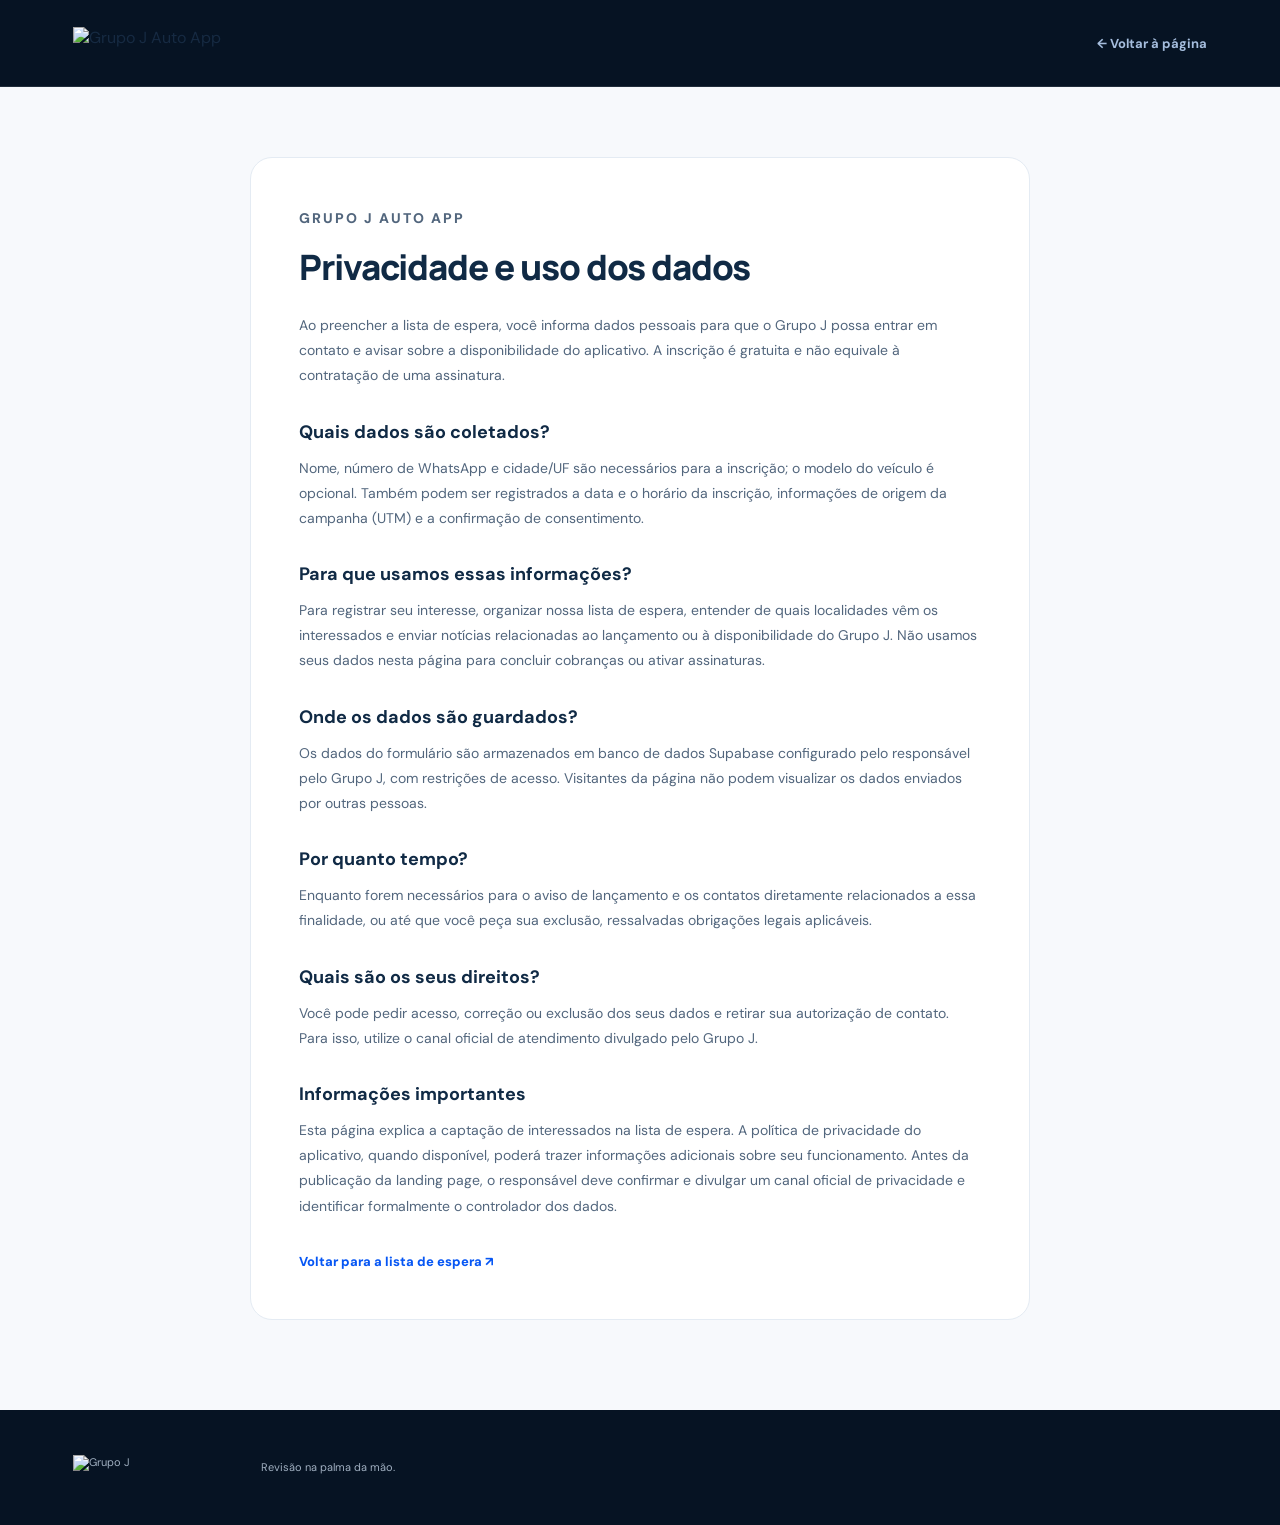
==== privacidade.html @ b2962068 "Add files via upload" ====
<!doctype html>
<html lang="pt-BR">
<head>
<meta charset="UTF-8"/><meta name="viewport" content="width=device-width,initial-scale=1"/>
<meta name="theme-color" content="#061323"/><title>Privacidade — Grupo J Auto App</title>
<link rel="icon" href="assets/favicon.svg" type="image/svg+xml" />
<link href="https://fonts.googleapis.com/css2?family=DM+Sans:wght@400;600;700;800&family=Manrope:wght@700;800&display=swap" rel="stylesheet" />
<link rel="stylesheet" href="styles.css" />
<style>.privacy-body{background:#f7f9fc;min-height:100vh}.privacy-content{max-width:820px;margin:0 auto;padding:70px 20px 90px}.privacy-card{background:#fff;border:1px solid #e4ebf3;border-radius:22px;padding:48px}.privacy-card h1{color:#102a45;font:800 35px/1.25 Manrope,Arial,sans-serif;letter-spacing:-1px;margin:12px 0 23px}.privacy-card h2{font-size:18px;color:#102a45;margin:31px 0 12px}.privacy-card p,.privacy-card li{color:#52667d;line-height:1.8;font-size:14px}.privacy-card ul{padding-left:18px}.privacy-link{display:inline-block;color:#0656f4;font-weight:800;font-size:13px;margin-top:20px}.privacy-back{display:inline-block;color:#a5bddd;font-weight:700;font-size:13px}.privacy-body .site-header .header-inner{justify-content:space-between}@media(max-width:600px){.privacy-content{padding-top:35px}.privacy-card{padding:29px 22px}.privacy-card h1{font-size:28px}}</style>
</head>
<body class="privacy-body">
<header class="site-header"><div class="container header-inner"><a href="index.html" aria-label="Grupo J — voltar"><img width="189" height="32" src="assets/logo-grupo-j-branca.webp" alt="Grupo J Auto App" /></a><a class="privacy-back" href="index.html">← Voltar à página</a></div></header>
<main class="privacy-content"><article class="privacy-card">
<p class="section-kicker">GRUPO J AUTO APP</p><h1>Privacidade e uso dos dados</h1>
<p>Ao preencher a lista de espera, você informa dados pessoais para que o Grupo J possa entrar em contato e avisar sobre a disponibilidade do aplicativo. A inscrição é gratuita e não equivale à contratação de uma assinatura.</p>
<h2>Quais dados são coletados?</h2><p>Nome, número de WhatsApp e cidade/UF são necessários para a inscrição; o modelo do veículo é opcional. Também podem ser registrados a data e o horário da inscrição, informações de origem da campanha (UTM) e a confirmação de consentimento.</p>
<h2>Para que usamos essas informações?</h2><p>Para registrar seu interesse, organizar nossa lista de espera, entender de quais localidades vêm os interessados e enviar notícias relacionadas ao lançamento ou à disponibilidade do Grupo J. Não usamos seus dados nesta página para concluir cobranças ou ativar assinaturas.</p>
<h2>Onde os dados são guardados?</h2><p>Os dados do formulário são armazenados em banco de dados Supabase configurado pelo responsável pelo Grupo J, com restrições de acesso. Visitantes da página não podem visualizar os dados enviados por outras pessoas.</p>
<h2>Por quanto tempo?</h2><p>Enquanto forem necessários para o aviso de lançamento e os contatos diretamente relacionados a essa finalidade, ou até que você peça sua exclusão, ressalvadas obrigações legais aplicáveis.</p>
<h2>Quais são os seus direitos?</h2><p>Você pode pedir acesso, correção ou exclusão dos seus dados e retirar sua autorização de contato. Para isso, utilize o canal oficial de atendimento divulgado pelo Grupo J.</p>
<h2>Informações importantes</h2><p>Esta página explica a captação de interessados na lista de espera. A política de privacidade do aplicativo, quando disponível, poderá trazer informações adicionais sobre seu funcionamento. Antes da publicação da landing page, o responsável deve confirmar e divulgar um canal oficial de privacidade e identificar formalmente o controlador dos dados.</p>
<a class="privacy-link" href="index.html#lista">Voltar para a lista de espera ↗</a>
</article></main>
<footer class="footer"><div class="container footer-inner"><img src="assets/logo-grupo-j-branca.webp" alt="Grupo J" width="150" height="25"/><p>Revisão na palma da mão.</p></div></footer>
</body></html>
---- styles.css ----
:root{--ink:#061323;--navy:#07192c;--navy2:#0b2341;--blue:#0754ff;--blue2:#247aff;--line:#e5ebf2;--surface:#f3f7fb;--text:#162a42;--muted:#64758b;--white:#fff;--radius:20px;font-family:'DM Sans',Arial,sans-serif}
*{box-sizing:border-box}html{scroll-behavior:smooth;scroll-padding-top:96px}body{margin:0;color:var(--text);background:white;-webkit-font-smoothing:antialiased}a{color:inherit;text-decoration:none}button,input{font:inherit}button{cursor:pointer}img{max-width:100%;display:block}svg{width:24px;height:24px}a:focus-visible,button:focus-visible,input:focus-visible,summary:focus-visible{outline:3px solid #6aa5ff;outline-offset:3px}.container{max-width:1190px;margin:auto;padding-inline:28px}.skip-link{position:absolute;left:-999px;top:8px;background:white;color:black;z-index:100;padding:10px}.skip-link:focus{left:8px}.site-header{position:relative;z-index:5;background:#061323;border-bottom:1px solid rgba(255,255,255,.11)}.header-inner{height:86px;display:flex;align-items:center;justify-content:space-between;gap:28px}.brand img{width:205px;height:auto}.desktop-nav{display:flex;gap:34px;color:#cad4e2;font-size:13px;font-weight:700}.desktop-nav a:hover{color:white}.header-cta{background:#fff;color:#102239;border-radius:12px;padding:13px 18px;font-weight:800;font-size:13px;white-space:nowrap;transition:transform .2s,background .2s}.header-cta span{margin-left:9px}.header-cta:hover{transform:translateY(-2px);background:#e8f0ff}
.hero{position:relative;overflow:hidden;background:radial-gradient(ellipse at 12% 30%,#112d4c 0%,transparent 39%),linear-gradient(120deg,#081727 0%,#071423 67%,#031020 100%);color:#fff}.hero-light{position:absolute;border-radius:999px;filter:blur(90px);pointer-events:none;opacity:.35}.hero-light-one{width:390px;height:390px;background:#084bff;right:-240px;top:190px}.hero-light-two{width:240px;height:240px;background:#174988;left:-160px;bottom:100px}.hero-grid{position:relative;display:grid;grid-template-columns:minmax(0,1.05fr) minmax(360px,.86fr);align-items:center;gap:78px;padding-top:76px;padding-bottom:67px}.hero-copy{min-width:0}.eyebrow{display:inline-flex;gap:10px;align-items:center;border:1px solid rgba(76,151,255,.3);background:rgba(17,103,225,.1);color:#a9c9ff;padding:10px 14px;border-radius:7px;font-weight:800;letter-spacing:1.7px;font-size:10px}.pulse-dot,.signup-tag-dot{display:block;width:7px;height:7px;border-radius:50%;background:#3286ff;box-shadow:0 0 0 4px rgba(52,126,255,.13)}h1,h2,h3,p{margin-top:0}.hero h1{font-family:Manrope,'DM Sans',sans-serif;font-size:clamp(37px,4.4vw,60px);line-height:1.16;font-weight:800;letter-spacing:-2.7px;margin:25px 0 21px;max-width:680px}.hero h1 span{color:#4b96ff}.hero-description{font-size:17px;line-height:1.77;color:#c0cfdd;max-width:520px;margin:0}.hero-description strong{color:white}.hero-highlights{display:flex;align-items:center;gap:32px;margin:28px 0 20px}.highlight{display:flex;gap:11px;align-items:center}.highlight-number,.highlight-price{font-family:Manrope,Arial,sans-serif;font-size:49px;line-height:1;letter-spacing:-2px;color:#fff;font-weight:800}.highlight-price sup{font-size:17px;letter-spacing:-.5px;vertical-align:top;margin-right:5px;line-height:1.3}.highlight-label{font-size:12px;line-height:1.46;color:#abbfd5;font-weight:600}.highlight-divider{width:1px;height:47px;background:#38526c}.hero-link{font-weight:800;color:#83b8ff;font-size:13px;display:inline-flex;gap:14px;align-items:center}.hero-link:hover{color:white}.photo-strip{height:165px;margin-top:35px;background-image:linear-gradient(90deg,rgba(6,19,35,.13),rgba(6,19,35,.20)),url('assets/oficina-automotiva.webp');background-position:center 47%;background-size:cover;border:1px solid #2c455e;border-radius:16px;position:relative;overflow:hidden}.photo-strip-overlay{position:absolute;inset:0;display:flex;align-items:end;padding:18px;background:linear-gradient(0deg,rgba(2,11,26,.75),transparent 65%)}.photo-tag{font-size:10px;font-weight:800;letter-spacing:1.6px;color:#fff}.signup-card{background:#fff;color:#162a42;padding:35px 35px 25px;border-radius:24px;box-shadow:0 25px 80px rgba(0,0,0,.2);align-self:start;scroll-margin-top:100px}.signup-tag{display:inline-flex;align-items:center;gap:10px;font-size:10px;letter-spacing:1.3px;font-weight:800;color:#0a67db;background:#eef5ff;padding:10px 12px;border-radius:8px}.signup-tag-dot{width:6px;height:6px}.signup-card h2{font-family:Manrope,Arial,sans-serif;letter-spacing:-1.15px;font-size:30px;line-height:1.28;margin:20px 0 12px}.signup-intro{font-size:13px;line-height:1.6;color:#617086;margin-bottom:24px}.form-field{margin-bottom:14px}.form-field label{display:block;color:#263a50;font-weight:800;font-size:12px;margin-bottom:8px}.form-field label>span:not(.optional){color:#1674f4}.form-field .optional{font-size:11px;color:#8a98a9;font-weight:500}.form-field input{display:block;width:100%;border:1px solid #dae3ed;border-radius:11px;height:47px;padding:0 13px;background:#f8fafc;color:#1c2f43;font-size:13px;outline:none;transition:border-color .2s,box-shadow .2s}.form-field input::placeholder{color:#94a2b2}.form-field input:focus{border-color:#3387f9;box-shadow:0 0 0 3px rgba(52,122,240,.1);background:white}.form-field input[aria-invalid='true']{border-color:#d65454}.error-text{color:#bc3838;font-size:11px;margin-top:4px;display:block;min-height:0}.error-text:empty{display:none}.visually-hidden{position:absolute!important;width:1px;height:1px;padding:0;margin:-1px;overflow:hidden;clip-path:inset(50%);white-space:nowrap;border:0}.consent-line{display:flex;gap:10px;align-items:flex-start;font-size:11px;line-height:1.55;color:#697789;margin:18px 0 16px;cursor:pointer}.consent-line input{flex:none;accent-color:#0a5cff;margin:2px 0 0;cursor:pointer;width:15px;height:15px}.consent-line a{text-decoration:underline;color:#0b5ee2;font-weight:700}.submit-btn{display:flex;align-items:center;justify-content:center;gap:12px;background:#0a56fa;color:white;border:0;border-radius:11px;width:100%;min-height:51px;font-weight:800;font-size:13px;box-shadow:0 7px 15px rgba(10,86,250,.17);transition:background .2s,transform .2s}.submit-btn:hover{background:#003fc7;transform:translateY(-1px)}.submit-btn:disabled{opacity:.68;cursor:progress;transform:none}.form-feedback{font-size:12px;color:#a33535;line-height:1.5;margin:0 0 11px}.form-feedback:empty{display:none}.form-footnote{display:flex;justify-content:center;align-items:center;gap:8px;margin-top:14px;font-size:10px;color:#8b98a8}.form-footnote svg{height:14px;width:14px}.success-panel{text-align:center;outline:0;padding:26px 0 13px}.success-panel[hidden]{display:none}.success-icon{width:64px;height:64px;margin:auto auto 20px;border-radius:50%;background:#e7f6ee;color:#13a261;display:grid;place-items:center;font-size:34px;font-weight:800}.success-panel h3{font-size:24px;margin-bottom:12px}.success-panel p{font-size:14px;color:#617086;line-height:1.65}.success-panel a{color:#0754ff;font-weight:800;font-size:13px}.hero-bottom{display:flex;justify-content:space-between;position:relative;padding-bottom:18px;color:#667c94;font-size:9px;font-weight:800;letter-spacing:2px}
.section{padding:104px 0}.services{background:#f7f9fc}.section-head{display:flex;justify-content:space-between;align-items:end;gap:40px;margin-bottom:40px}.section-kicker{color:#0b64ef;font-size:11px;letter-spacing:2px;font-weight:800;margin-bottom:15px}.section-head h2,.faq-intro h2{font-size:clamp(30px,3.4vw,43px);font-family:Manrope,Arial,sans-serif;letter-spacing:-1.8px;line-height:1.25;margin:0}.section-head>p{max-width:310px;line-height:1.7;color:#63758a;margin:0 0 6px;font-size:14px}.service-grid{display:grid;grid-template-columns:repeat(4,1fr);gap:16px}.service-card{background:white;border:1px solid #e7edf4;border-radius:15px;padding:27px 21px 21px;min-height:268px;position:relative;display:flex;flex-direction:column;transition:transform .2s,box-shadow .2s}.service-card:hover{transform:translateY(-4px);box-shadow:0 14px 35px rgba(8,36,78,.07)}.service-icon{height:53px;width:53px;border-radius:14px;background:#eaf2ff;display:grid;place-items:center;color:#1261ed;margin-bottom:21px}.service-icon svg{width:32px;height:32px;stroke:currentColor;stroke-width:2;stroke-linecap:round;stroke-linejoin:round}.service-n{color:#a0aebf;font-size:10px;letter-spacing:1.2px;font-weight:800;margin-bottom:9px}.service-card h3{font-size:17px;letter-spacing:-.4px;margin:0 0 10px;color:#112741}.service-card p{font-size:12px;line-height:1.68;color:#6b7b90;margin:0 0 24px}.card-line{height:2px;background:#dfe9fa;margin-top:auto;display:block}.service-card:hover .card-line{background:#0a57f6}.price-section{background:#f7f9fc;padding:0 0 104px}.price-panel{background:linear-gradient(120deg,#08284e,#061d3d 75%,#0d3762);border-radius:26px;color:white;padding:53px 64px;display:grid;grid-template-columns:1.3fr .8fr;gap:55px;align-items:center;position:relative;overflow:hidden}.price-panel:before{content:'';position:absolute;right:-110px;bottom:-220px;width:400px;height:400px;border:1px solid rgba(255,255,255,.08);border-radius:50%;box-shadow:0 0 0 70px rgba(50,122,255,.025),0 0 0 150px rgba(50,122,255,.02)}.price-content,.price-block{position:relative}.price-content .section-kicker{color:#70aaff}.price-content h2{font-family:Manrope,Arial,sans-serif;font-size:clamp(30px,3vw,42px);line-height:1.21;letter-spacing:-1.6px;margin:0 0 16px}.price-content>p:not(.section-kicker){font-size:14px;line-height:1.7;color:#b6c8de;max-width:390px;margin-bottom:22px}.price-link{font-size:13px;font-weight:800;color:#90bdff;display:inline-flex;gap:12px;align-items:center}.price-block{border:1px solid #315278;border-radius:17px;padding:26px 29px;background:rgba(255,255,255,.055)}.price-block>span{font-size:10px;letter-spacing:1.5px;color:#a2c4f3;font-weight:800}.price-amount{font-size:86px;letter-spacing:-7px;line-height:1.4;font-family:Manrope,Arial,sans-serif;font-weight:800}.price-amount sup{font-size:25px;letter-spacing:0;vertical-align:top;margin-right:8px;line-height:2.7}.price-amount sub{font-size:15px;letter-spacing:0;margin-left:6px;vertical-align:baseline;color:#bdd4f2}.price-block p{color:#b1c5dd;font-size:11px;line-height:1.65;margin:4px 0 0}
.how{background:#fff}.steps{display:grid;grid-template-columns:repeat(3,1fr);gap:22px}.step{padding:30px;border:1px solid #e6edf5;border-radius:17px;background:#fff;min-height:213px}.step>span{font-size:12px;color:#0b60ee;font-weight:800;letter-spacing:2px}.step h3{font-size:19px;letter-spacing:-.5px;margin:27px 0 12px}.step p{font-size:13px;line-height:1.7;color:#697b90;margin:0}.faq{background:#f7f9fc}.faq-grid{display:grid;grid-template-columns:.8fr 1.2fr;gap:90px}.faq-intro>p:last-child{max-width:260px;color:#687c90;font-size:14px;line-height:1.7;margin:19px 0 0}.faq-list details{border-bottom:1px solid #dce5ef}.faq-list summary{list-style:none;cursor:pointer;font-weight:800;font-size:15px;color:#1b3048;padding:22px 0;display:flex;justify-content:space-between;align-items:center;gap:20px}.faq-list summary::-webkit-details-marker{display:none}.faq-list summary span{color:#0a59f5;font-size:22px;font-weight:400;transition:transform .2s}.faq-list details[open] summary span{transform:rotate(45deg)}.faq-list details>p{font-size:13px;line-height:1.75;color:#6c7d90;max-width:620px;margin:0 0 22px}.bottom-cta{background:linear-gradient(112deg,#064ce4,#0a64ff);color:white;padding:54px 0}.bottom-inner{display:flex;align-items:center;justify-content:space-between;gap:25px}.bottom-cta .section-kicker{color:#bdd8ff}.bottom-cta h2{font-family:Manrope,Arial,sans-serif;font-size:31px;letter-spacing:-1.2px;margin:0 0 9px}.bottom-cta p:last-child{font-size:14px;color:#d9e6ff;margin:0}.bottom-button{padding:17px 26px;border-radius:12px;font-weight:800;font-size:13px;background:white;color:#074ce1;white-space:nowrap;display:inline-flex;gap:15px}.bottom-button:hover{background:#edf4ff}.footer{background:#061323;color:#a0afc0}.footer-inner{display:flex;align-items:center;gap:30px;min-height:115px;font-size:11px}.footer img{max-width:150px;height:auto;margin-right:8px}.footer p{margin:0}.footer a{text-decoration:underline;text-underline-offset:3px}.footer span:last-child{margin-left:auto}
@media(max-width:1020px){.hero-grid{gap:34px;grid-template-columns:minmax(0,1fr) minmax(330px,.95fr)}.hero h1{font-size:44px}.signup-card{padding:29px 25px 24px}.service-grid{grid-template-columns:repeat(2,1fr)}.service-card{min-height:250px}.faq-grid{gap:40px}.price-panel{padding:45px 42px}}
@media(max-width:730px){.container{padding-inline:20px}.header-inner{height:74px}.brand img{width:161px}.desktop-nav{display:none}.header-cta{font-size:11px;padding:11px 12px}.header-cta span{display:none}.hero-grid{display:flex;flex-direction:column;gap:28px;padding-top:43px;padding-bottom:31px;align-items:stretch}.hero h1{font-size:clamp(36px,8vw,47px);letter-spacing:-1.85px;margin-top:21px}.hero-description{font-size:14px;line-height:1.73}.hero-highlights{margin:25px 0 18px;gap:24px}.highlight-number,.highlight-price{font-size:41px}.photo-strip{height:150px;margin-top:26px}.signup-card{width:100%;padding:29px 22px 22px;border-radius:18px}.signup-card h2{font-size:26px}.hero-bottom{font-size:8px;letter-spacing:1.2px}.section{padding:74px 0}.section-head{display:block;margin-bottom:28px}.section-head h2,.faq-intro h2{font-size:31px}.section-head>p{margin-top:17px}.services .service-grid{grid-template-columns:repeat(2,1fr);gap:12px}.service-card{padding:21px 16px;min-height:265px}.service-card h3{font-size:15px}.service-card p{font-size:11px}.price-section{padding-bottom:74px}.price-panel{grid-template-columns:1fr;padding:33px 26px;gap:24px;border-radius:18px}.price-content h2{font-size:32px}.price-amount{font-size:69px}.price-block{padding:22px}.steps{grid-template-columns:1fr;gap:12px}.step{min-height:0;padding:23px}.step h3{margin:16px 0 8px}.faq-grid{grid-template-columns:1fr;gap:15px}.faq-intro>p:last-child{max-width:none}.bottom-inner{align-items:flex-start;flex-direction:column}.bottom-cta h2{font-size:28px}.bottom-button{margin-top:4px}.footer-inner{min-height:0;padding-block:30px;flex-wrap:wrap;gap:18px}.footer-inner p{width:calc(100% - 180px)}.footer span:last-child{margin-left:0}}
@media(max-width:380px){.container{padding-inline:17px}.brand img{width:139px}.header-cta{padding:10px}.hero h1{font-size:34px}.signup-card{padding:25px 17px}.service-grid{grid-template-columns:1fr!important}.service-card{min-height:180px}.photo-strip{height:135px}}
@media(prefers-reduced-motion:reduce){html{scroll-behavior:auto}*,*:before,*:after{transition:none!important;animation:none!important}}

.platform-note{margin:12px 0 0;font-size:12px;line-height:1.4;color:#9fb5cd}.platform-note strong{color:#e4efff}
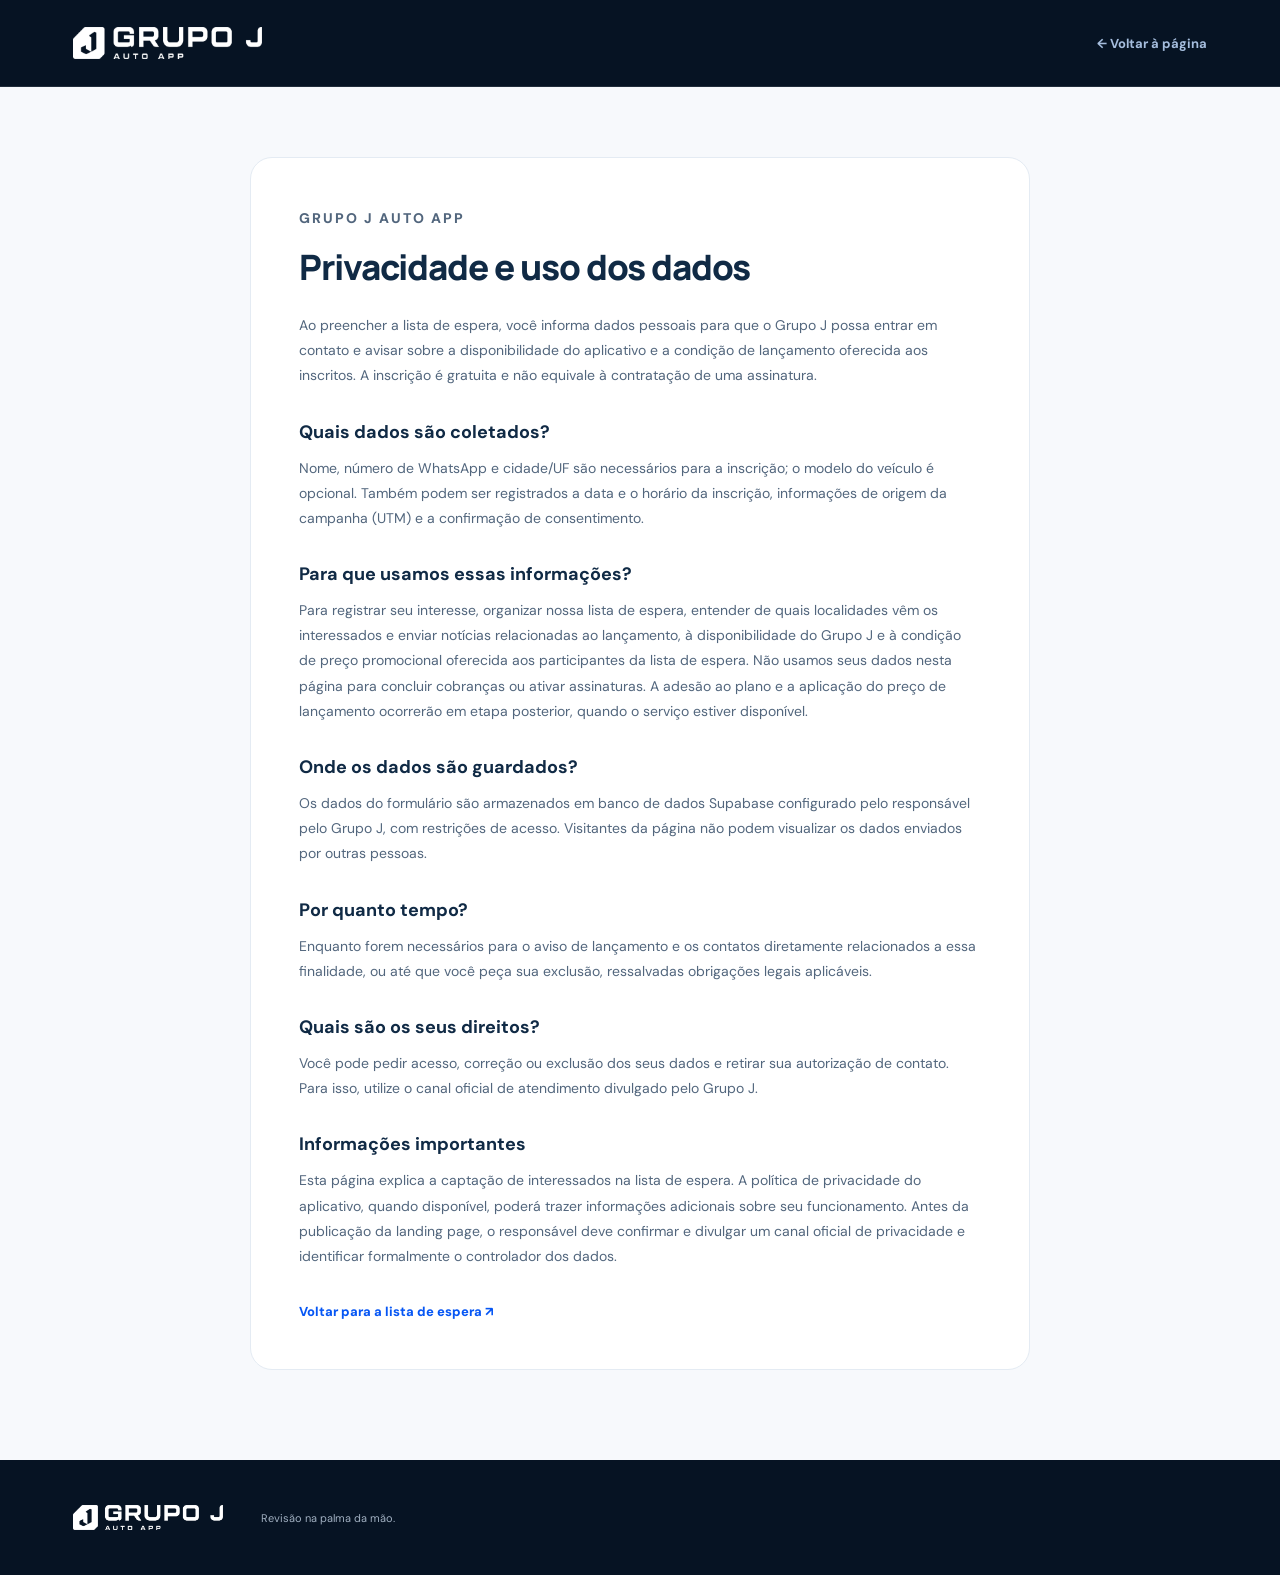
==== commit 4bceddb5: "Sincroniza com o site no ar (R$ 39,90, 08/12) e adiciona Pixel do Meta - Atualiza index, app, estilo" ====
--- a/privacidade.html
+++ b/privacidade.html
@@ -1,7 +1,8 @@
 <!doctype html>
 <html lang="pt-BR">
 <head>
-<meta charset="UTF-8"/><meta name="viewport" content="width=device-width,initial-scale=1"/>
+<meta charset="UTF-8"/>
+<meta name="viewport" content="width=device-width,initial-scale=1"/>
 <meta name="theme-color" content="#061323"/><title>Privacidade — Grupo J Auto App</title>
 <link rel="icon" href="assets/favicon.svg" type="image/svg+xml" />
 <link href="https://fonts.googleapis.com/css2?family=DM+Sans:wght@400;600;700;800&family=Manrope:wght@700;800&display=swap" rel="stylesheet" />
@@ -9,17 +10,17 @@
 <style>.privacy-body{background:#f7f9fc;min-height:100vh}.privacy-content{max-width:820px;margin:0 auto;padding:70px 20px 90px}.privacy-card{background:#fff;border:1px solid #e4ebf3;border-radius:22px;padding:48px}.privacy-card h1{color:#102a45;font:800 35px/1.25 Manrope,Arial,sans-serif;letter-spacing:-1px;margin:12px 0 23px}.privacy-card h2{font-size:18px;color:#102a45;margin:31px 0 12px}.privacy-card p,.privacy-card li{color:#52667d;line-height:1.8;font-size:14px}.privacy-card ul{padding-left:18px}.privacy-link{display:inline-block;color:#0656f4;font-weight:800;font-size:13px;margin-top:20px}.privacy-back{display:inline-block;color:#a5bddd;font-weight:700;font-size:13px}.privacy-body .site-header .header-inner{justify-content:space-between}@media(max-width:600px){.privacy-content{padding-top:35px}.privacy-card{padding:29px 22px}.privacy-card h1{font-size:28px}}</style>
 </head>
 <body class="privacy-body">
-<header class="site-header"><div class="container header-inner"><a href="index.html" aria-label="Grupo J — voltar"><img width="189" height="32" src="assets/logo-grupo-j-branca.webp" alt="Grupo J Auto App" /></a><a class="privacy-back" href="index.html">← Voltar à página</a></div></header>
+<header class="site-header"><div class="container header-inner"><a aria-label='Grupo J — voltar' href='/'><img width="189" height="32" src="assets/logo-grupo-j-branca.webp" alt="Grupo J Auto App" /></a><a class='privacy-back' href='/'>← Voltar à página</a></div></header>
 <main class="privacy-content"><article class="privacy-card">
 <p class="section-kicker">GRUPO J AUTO APP</p><h1>Privacidade e uso dos dados</h1>
-<p>Ao preencher a lista de espera, você informa dados pessoais para que o Grupo J possa entrar em contato e avisar sobre a disponibilidade do aplicativo. A inscrição é gratuita e não equivale à contratação de uma assinatura.</p>
+<p>Ao preencher a lista de espera, você informa dados pessoais para que o Grupo J possa entrar em contato e avisar sobre a disponibilidade do aplicativo e a condição de lançamento oferecida aos inscritos. A inscrição é gratuita e não equivale à contratação de uma assinatura.</p>
 <h2>Quais dados são coletados?</h2><p>Nome, número de WhatsApp e cidade/UF são necessários para a inscrição; o modelo do veículo é opcional. Também podem ser registrados a data e o horário da inscrição, informações de origem da campanha (UTM) e a confirmação de consentimento.</p>
-<h2>Para que usamos essas informações?</h2><p>Para registrar seu interesse, organizar nossa lista de espera, entender de quais localidades vêm os interessados e enviar notícias relacionadas ao lançamento ou à disponibilidade do Grupo J. Não usamos seus dados nesta página para concluir cobranças ou ativar assinaturas.</p>
+<h2>Para que usamos essas informações?</h2><p>Para registrar seu interesse, organizar nossa lista de espera, entender de quais localidades vêm os interessados e enviar notícias relacionadas ao lançamento, à disponibilidade do Grupo J e à condição de preço promocional oferecida aos participantes da lista de espera. Não usamos seus dados nesta página para concluir cobranças ou ativar assinaturas. A adesão ao plano e a aplicação do preço de lançamento ocorrerão em etapa posterior, quando o serviço estiver disponível.</p>
 <h2>Onde os dados são guardados?</h2><p>Os dados do formulário são armazenados em banco de dados Supabase configurado pelo responsável pelo Grupo J, com restrições de acesso. Visitantes da página não podem visualizar os dados enviados por outras pessoas.</p>
 <h2>Por quanto tempo?</h2><p>Enquanto forem necessários para o aviso de lançamento e os contatos diretamente relacionados a essa finalidade, ou até que você peça sua exclusão, ressalvadas obrigações legais aplicáveis.</p>
 <h2>Quais são os seus direitos?</h2><p>Você pode pedir acesso, correção ou exclusão dos seus dados e retirar sua autorização de contato. Para isso, utilize o canal oficial de atendimento divulgado pelo Grupo J.</p>
 <h2>Informações importantes</h2><p>Esta página explica a captação de interessados na lista de espera. A política de privacidade do aplicativo, quando disponível, poderá trazer informações adicionais sobre seu funcionamento. Antes da publicação da landing page, o responsável deve confirmar e divulgar um canal oficial de privacidade e identificar formalmente o controlador dos dados.</p>
-<a class="privacy-link" href="index.html#lista">Voltar para a lista de espera ↗</a>
+<a class='privacy-link' href='/#lista'>Voltar para a lista de espera ↗</a>
 </article></main>
 <footer class="footer"><div class="container footer-inner"><img src="assets/logo-grupo-j-branca.webp" alt="Grupo J" width="150" height="25"/><p>Revisão na palma da mão.</p></div></footer>
 </body></html>
--- a/styles.css
+++ b/styles.css
@@ -9,3 +9,23 @@
 @media(prefers-reduced-motion:reduce){html{scroll-behavior:auto}*,*:before,*:after{transition:none!important;animation:none!important}}
 
 .platform-note{margin:12px 0 0;font-size:12px;line-height:1.4;color:#9fb5cd}.platform-note strong{color:#e4efff}
+
+/* GRUPO J — CONDIÇÃO ESPECIAL DE LANÇAMENTO */
+
+.launch-offer{margin:27px 0 17px;padding:19px 22px 18px;border:1px solid rgba(95,156,255,.41);border-radius:17px;background:linear-gradient(125deg,rgba(15,62,128,.78),rgba(6,30,60,.94));box-shadow:0 13px 37px rgba(1,11,30,.11)}
+.launch-offer-head{display:flex;align-items:center;gap:8px;color:#a4c9ff;font-size:10px;letter-spacing:1.15px;font-weight:800}.offer-spark{color:#6eabff;font-size:16px}.launch-offer-main{display:flex;align-items:center;justify-content:space-between;gap:12px;margin:8px 0 7px}.launch-offer-price{color:#fff;font:800 clamp(50px,4.7vw,68px)/1.12 Manrope,Arial,sans-serif;letter-spacing:-3.6px;white-space:nowrap}.launch-offer-price small{font-size:21px;letter-spacing:0;vertical-align:top;margin-right:6px;line-height:2.2}.launch-offer-price>span{font-size:14px;letter-spacing:0;font-weight:700;color:#b5d3ff;margin-left:6px}.launch-offer-period{padding:10px 14px;border-radius:12px;background:#0b56e9;color:#e4efff;text-align:center;font-size:11px;font-weight:700;line-height:1.5;letter-spacing:.6px}.launch-offer-period strong{color:#fff}.launch-offer-after{border-top:1px solid rgba(168,195,233,.18);padding-top:12px;color:#abc1db;font-size:12px}.launch-offer-after strong{color:#fff}.offer-benefits{display:flex;flex-wrap:wrap;column-gap:20px;row-gap:8px;color:#d1e4ff;font-size:12px;font-weight:700;margin:4px 0 25px}.signup-intro strong{color:#0a5de0}.price-promo{font-size:63px;letter-spacing:-4px;white-space:nowrap}.price-promo sup{font-size:20px;margin-right:4px}.price-promo sub{font-size:13px}.price-duration{display:inline-block;padding:8px 10px;border-radius:8px;background:#0b55ec;color:white;font-size:10px;font-weight:800;letter-spacing:1px}.price-block p strong{color:#fff}
+@media(max-width:1020px){.launch-offer{padding:17px}.launch-offer-main{flex-wrap:wrap}.launch-offer-price{font-size:53px}.launch-offer-period{font-size:10px}}
+@media(max-width:730px){.hero-grid{padding-top:30px}.hero h1{font-size:clamp(35px,8vw,45px)}.launch-offer{margin:23px 0 15px;padding:17px}.launch-offer-main{flex-wrap:nowrap}.launch-offer-price{font-size:clamp(43px,10vw,57px);letter-spacing:-3px}.launch-offer-price small{font-size:17px;margin-right:3px}.launch-offer-price>span{font-size:11px;margin-left:1px}.launch-offer-period{padding:9px;font-size:9px}.offer-benefits{font-size:11px;margin-bottom:20px}.price-promo{font-size:59px}}
+@media(max-width:380px){.launch-offer-price{font-size:42px}.launch-offer-period{padding:7px;font-size:8px}.launch-offer-head{font-size:8px}.launch-offer-after{font-size:11px}}
+
+/* Alinhamento tipográfico robusto para navegadores e preview */
+.launch-offer-price{display:flex;align-items:baseline;gap:5px;line-height:1;letter-spacing:0;font-size:initial}
+.launch-offer-price .curr{font-family:Manrope,Arial,sans-serif;font-size:20px;font-weight:800;line-height:1;letter-spacing:0;color:#fff}
+.launch-offer-price strong{font-family:Manrope,Arial,sans-serif;font-size:57px;font-weight:800;line-height:1.2;letter-spacing:-3px;white-space:nowrap;color:#fff}
+.launch-offer-price .per{font-family:Manrope,Arial,sans-serif;font-size:13px;font-weight:700;letter-spacing:0;color:#b5d3ff}
+@media(max-width:730px){.launch-offer-price strong{font-size:47px}}
+@media(max-width:380px){.launch-offer-price strong{font-size:39px}}
+
+/* Aviso claro da promoção no formulário */
+.offer-fineprint{color:#708097;font-size:10px;line-height:1.55;margin:13px 2px 0;text-align:center}
+@media(max-width:390px){.launch-offer-main{gap:6px}.launch-offer-price strong{font-size:clamp(34px,10vw,40px)}.launch-offer-period{font-size:8px}.price-promo{font-size:clamp(45px,13vw,59px)}}
